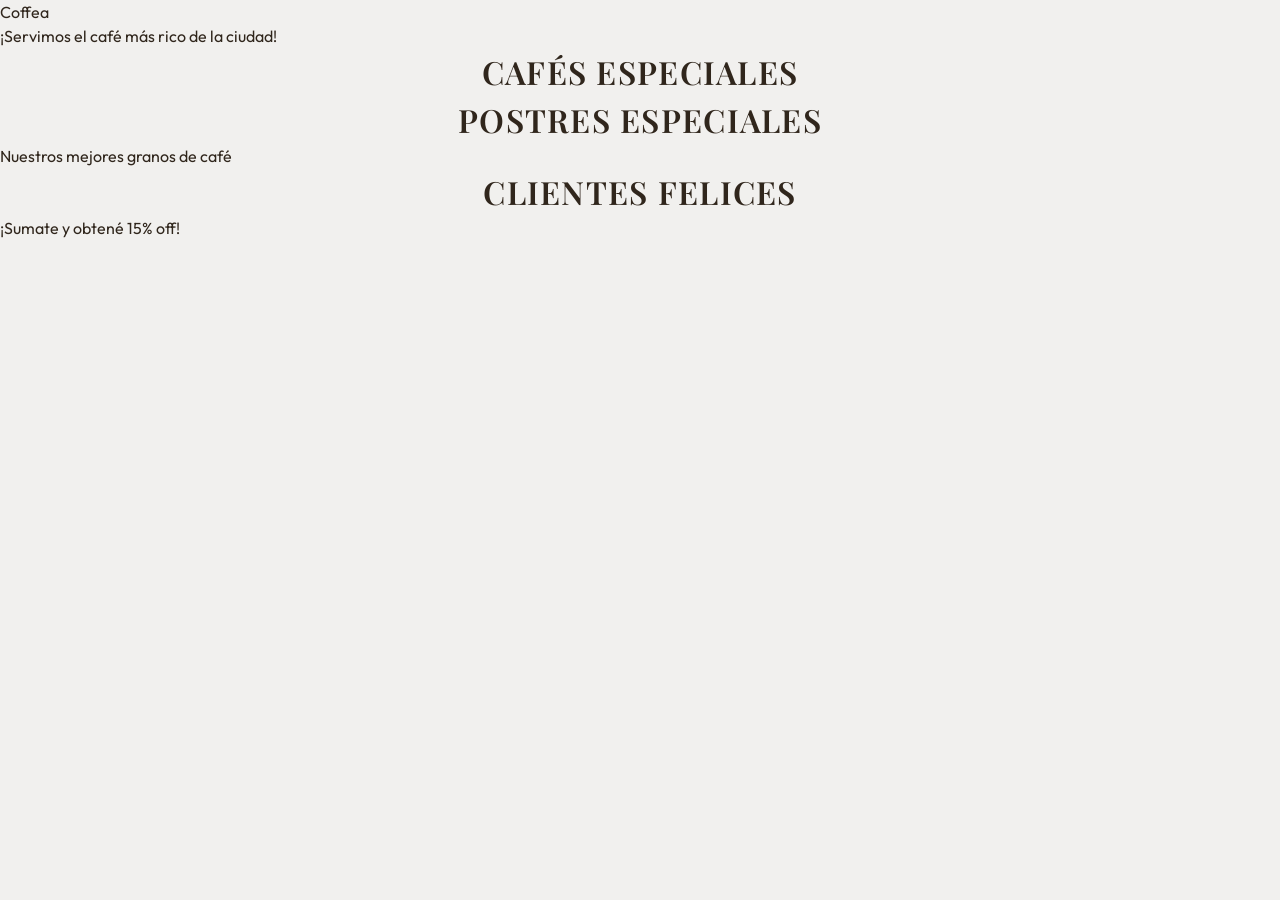
==== index.html @ 260bf922 "commit 2: estructura base" ====
<!DOCTYPE html>
<html lang="es-AR">
  <head>
    <meta charset="UTF-8" />
    <meta name="viewport" content="width=device-width, initial-scale=1" />
    <title>Coffea | Cafetería de especialidad en Buenos Aires</title>
    <meta
      name="description"
      content="Coffea, tu cafetería en Buenos Aires: café de autor, medialunas calentitas y postres caseros todas las mañanas."
    />

    <!-- Open Graph básico -->
    <meta property="og:type" content="website" />
    <meta property="og:locale" content="es_AR" />
    <meta property="og:title" content="Coffea | Cafetería de especialidad en Buenos Aires" />
    <meta
      property="og:description"
      content="Café de autor, medialunas calentitas y postres caseros todas las mañanas."
    />

    <link rel="icon" type="image/svg+xml" href="assets/icons/favicon.svg" />

    <!-- Fuentes de Google (solo los pesos que usa el diseño) -->
    <link rel="preconnect" href="https://fonts.googleapis.com" />
    <link rel="preconnect" href="https://fonts.gstatic.com" crossorigin />
    <link
      href="https://fonts.googleapis.com/css2?family=Outfit:wght@400;500;600&family=Playfair+Display:wght@500;600;700&family=Poppins:wght@400;500;600&family=Reggae+One&display=swap"
      rel="stylesheet"
    />

    <link rel="stylesheet" href="css/main.css" />
  </head>

  <body>
    <a class="skip-link" href="#main">Saltar al contenido</a>

    <header class="header">
      <a class="header__logo" href="/">Coffea</a>
      <!-- Paso 4: navegación y buscador -->
    </header>

    <main id="main">
      <section class="hero" aria-labelledby="hero-title">
        <h1 id="hero-title">¡Servimos el café más rico de la ciudad!</h1>
        <!-- Paso 4 -->
      </section>

      <section class="categories" aria-label="Categorías">
        <!-- Paso 5 -->
      </section>

      <section class="products" aria-labelledby="coffee-title">
        <h2 id="coffee-title" class="section__title">Cafés especiales</h2>
        <!-- Paso 5 -->
      </section>

      <section class="products" aria-labelledby="dessert-title">
        <h2 id="dessert-title" class="section__title">Postres especiales</h2>
        <!-- Paso 5 -->
      </section>

      <section class="promo">
        <h2>Nuestros mejores granos de café</h2>
        <!-- Paso 6 -->
      </section>

      <section class="testimonials" aria-labelledby="testimonials-title">
        <h2 id="testimonials-title" class="section__title">Clientes felices</h2>
        <!-- Paso 6 -->
      </section>

      <section class="newsletter">
        <h2>¡Sumate y obtené 15% off!</h2>
        <!-- Paso 7 -->
      </section>
    </main>

    <footer class="footer">
      <!-- Paso 7 -->
    </footer>
  </body>
</html>
---- css/main.css ----
/* main.css — orden de capas e importación de archivos */

@layer tokens, base, layout, components, utilities;

@import url("tokens.css");
@import url("base.css");
@import url("layout.css");
@import url("components/header.css");
@import url("components/hero.css");
@import url("components/categories.css");
@import url("components/product-card.css");
@import url("components/carousel.css");
@import url("components/promo.css");
@import url("components/testimonial-card.css");
@import url("components/newsletter.css");
@import url("components/footer.css");
@import url("utilities.css");
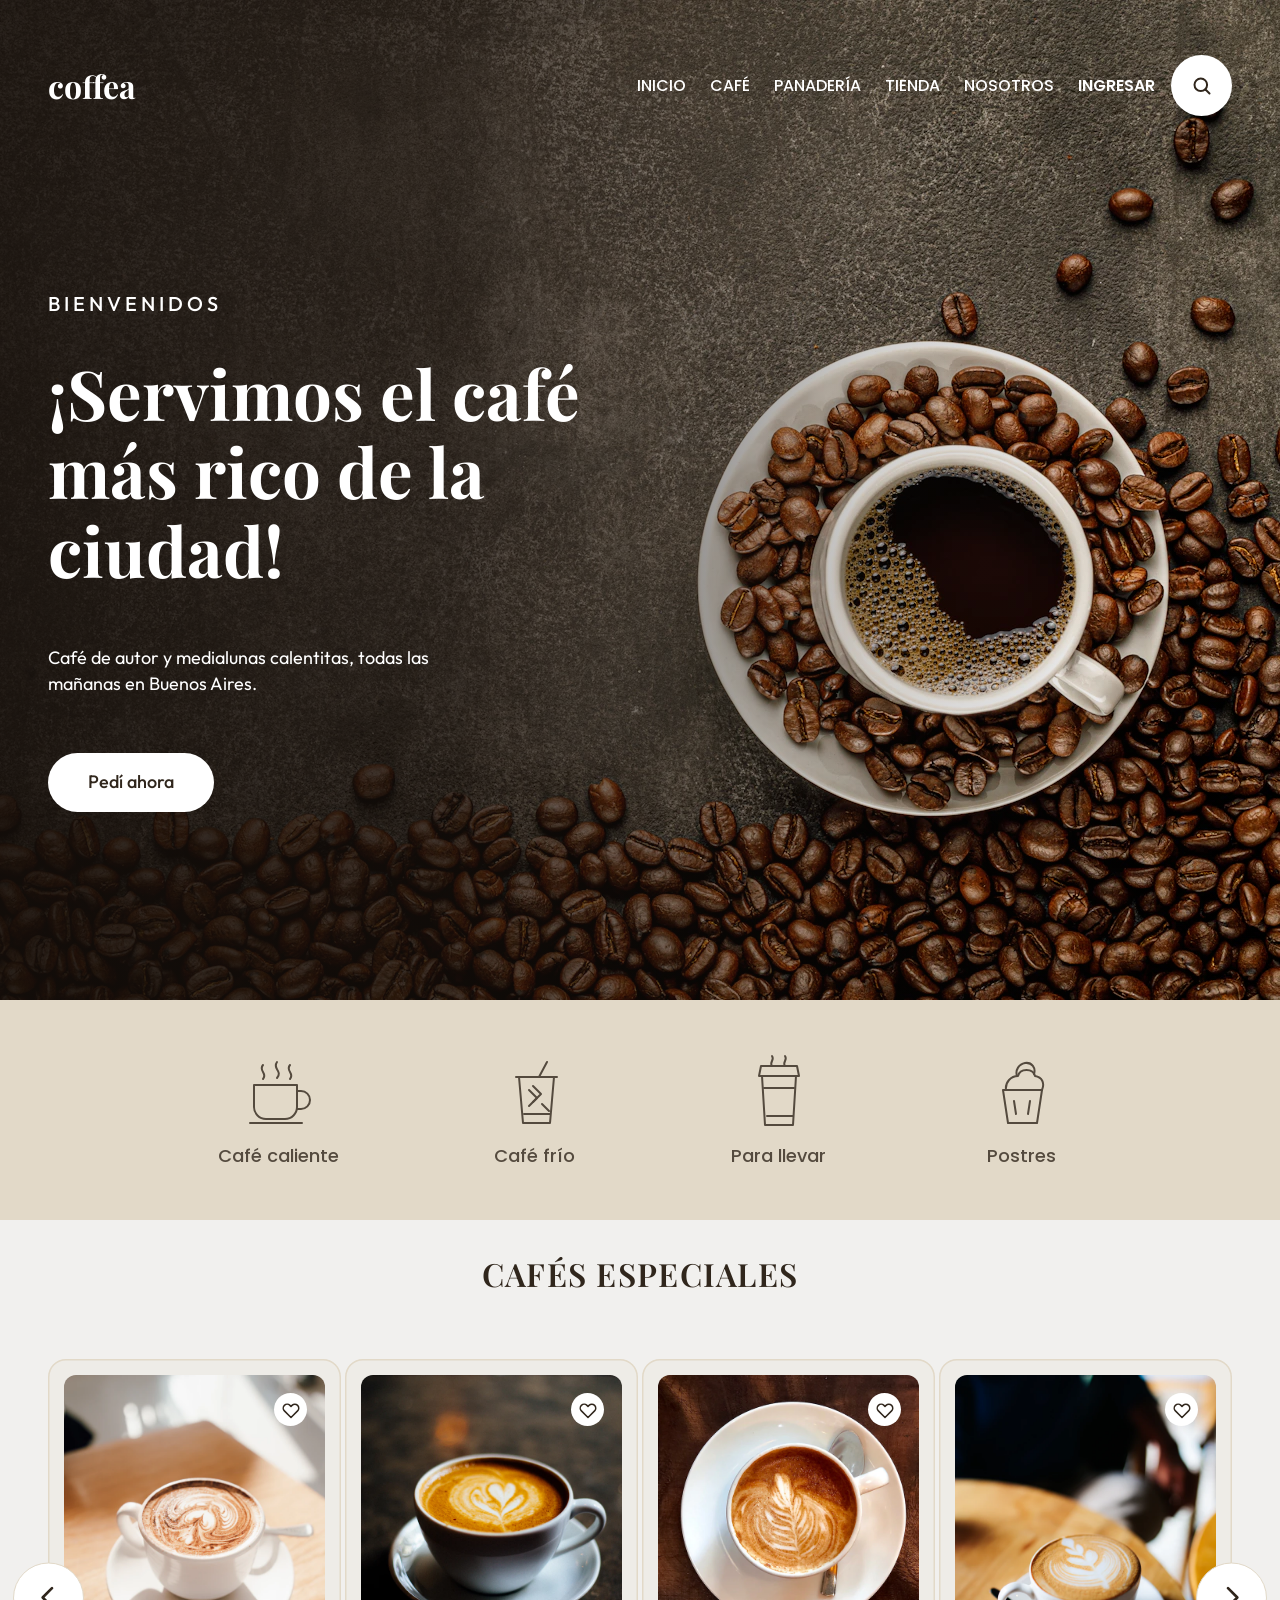
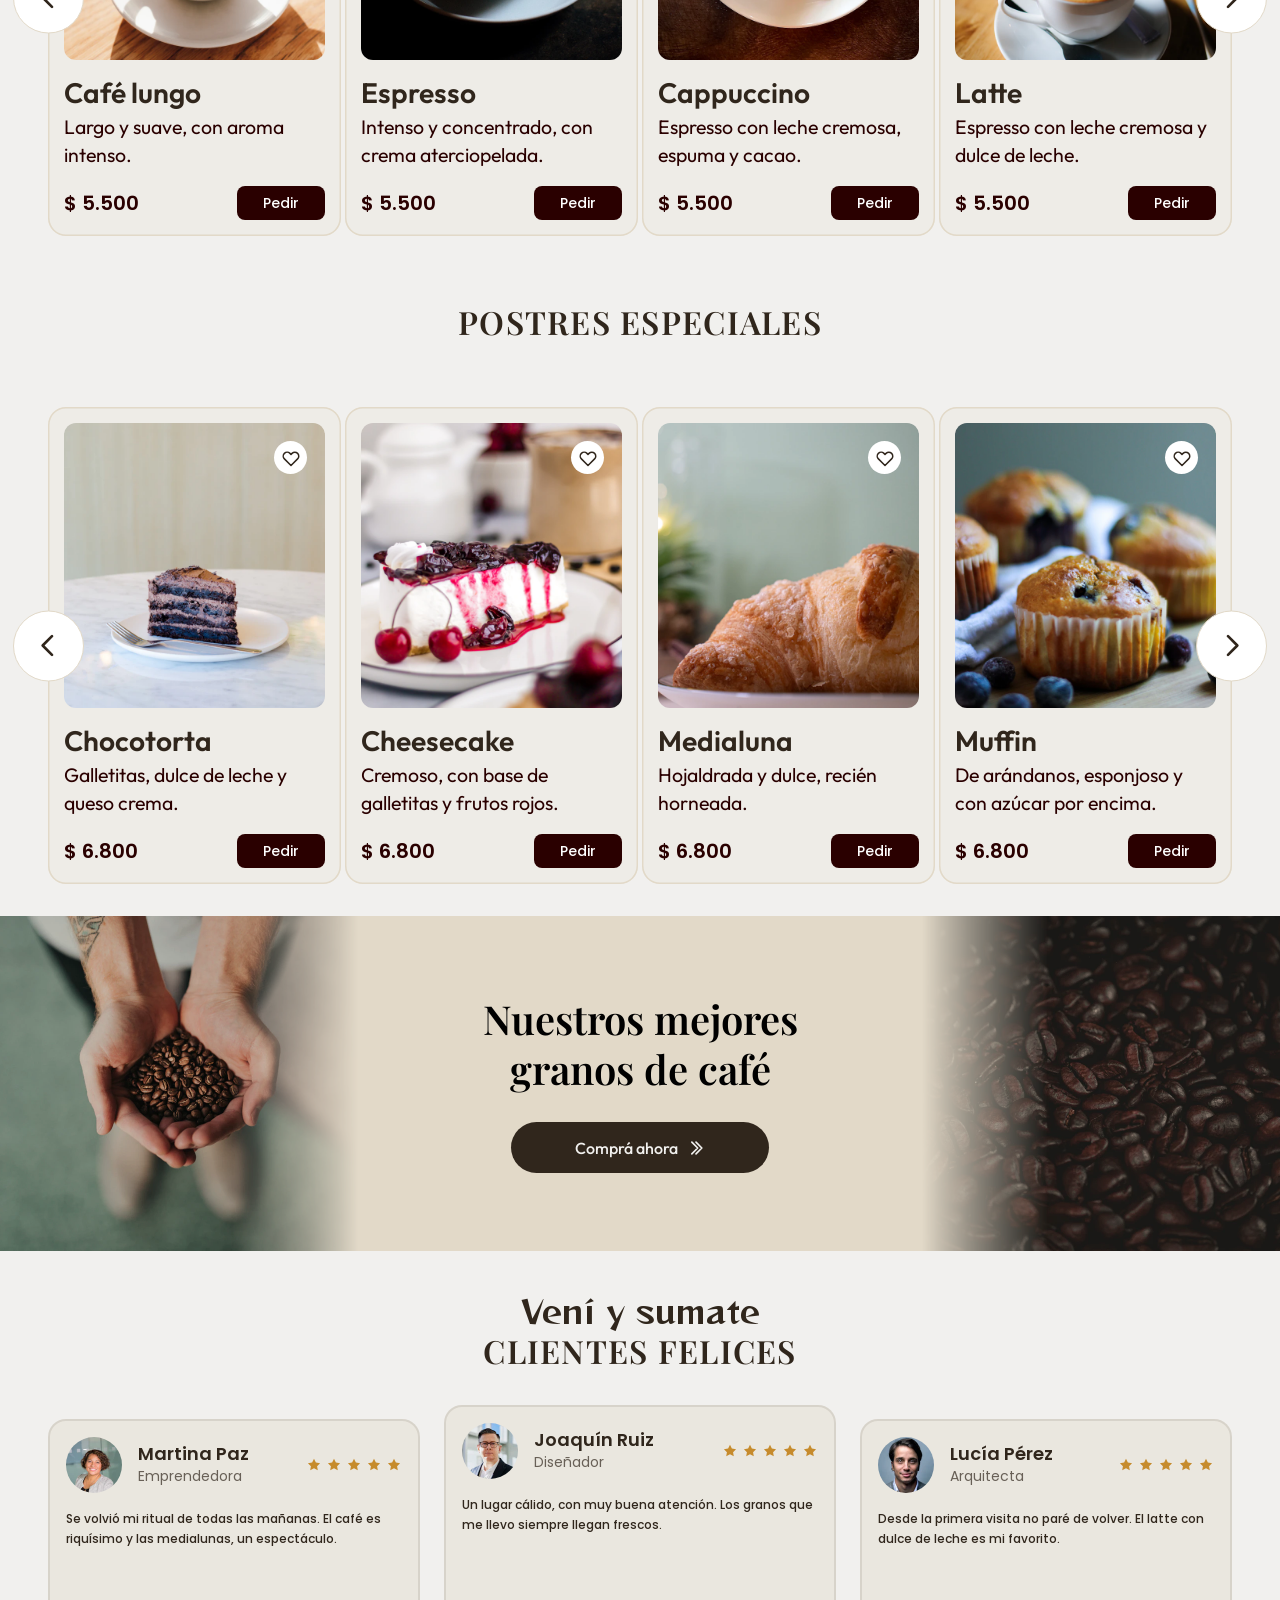
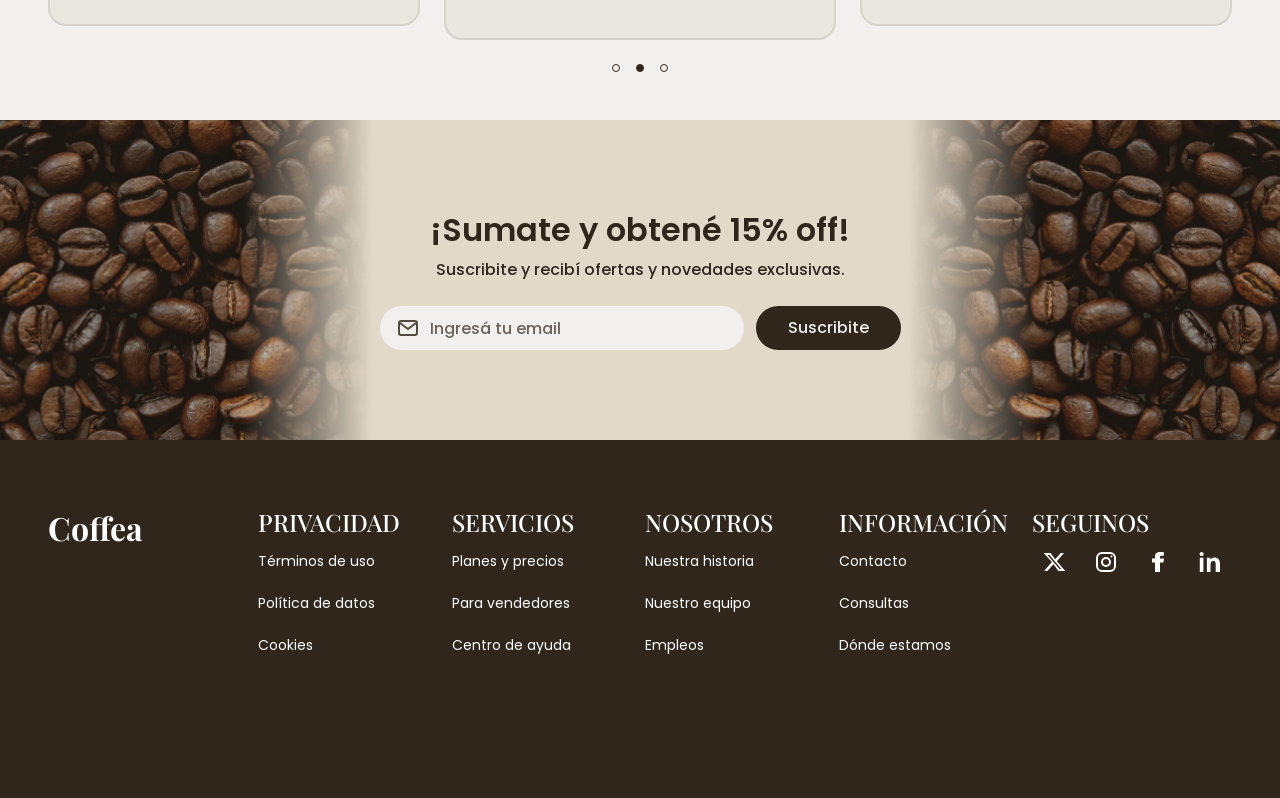
==== commit 602b6508: "terminado" ====
--- a/index.html
+++ b/index.html
@@ -4,79 +4,467 @@
     <meta charset="UTF-8" />
     <meta name="viewport" content="width=device-width, initial-scale=1" />
     <title>Coffea | Cafetería de especialidad en Buenos Aires</title>
-    <meta
-      name="description"
-      content="Coffea, tu cafetería en Buenos Aires: café de autor, medialunas calentitas y postres caseros todas las mañanas."
-    />
-
-    <!-- Open Graph básico -->
+    <meta name="description" content="Coffea, tu cafetería en Buenos Aires: café de autor, medialunas calentitas y postres caseros todas las mañanas." />
     <meta property="og:type" content="website" />
     <meta property="og:locale" content="es_AR" />
     <meta property="og:title" content="Coffea | Cafetería de especialidad en Buenos Aires" />
-    <meta
-      property="og:description"
-      content="Café de autor, medialunas calentitas y postres caseros todas las mañanas."
-    />
-
+    <meta property="og:description" content="Café de autor, medialunas calentitas y postres caseros todas las mañanas." />
     <link rel="icon" type="image/svg+xml" href="assets/icons/favicon.svg" />
-
-    <!-- Fuentes de Google (solo los pesos que usa el diseño) -->
     <link rel="preconnect" href="https://fonts.googleapis.com" />
     <link rel="preconnect" href="https://fonts.gstatic.com" crossorigin />
-    <link
-      href="https://fonts.googleapis.com/css2?family=Outfit:wght@400;500;600&family=Playfair+Display:wght@500;600;700&family=Poppins:wght@400;500;600&family=Reggae+One&display=swap"
-      rel="stylesheet"
-    />
-
+    <link href="https://fonts.googleapis.com/css2?family=Outfit:wght@400;500;600&family=Playfair+Display:wght@500;600;700&family=Poppins:wght@400;500;600&family=Reggae+One&display=swap" rel="stylesheet" />
     <link rel="stylesheet" href="css/main.css" />
   </head>
 
   <body>
     <a class="skip-link" href="#main">Saltar al contenido</a>
 
-    <header class="header">
+    <header class="header container">
       <a class="header__logo" href="/">Coffea</a>
-      <!-- Paso 4: navegación y buscador -->
+
+      <nav class="header__nav" aria-label="Principal">
+        <ul class="header__list">
+          <li><a class="header__link" href="#main">Inicio</a></li>
+          <li><a class="header__link" href="#coffee-title">Café</a></li>
+          <li><a class="header__link" href="#dessert-title">Panadería</a></li>
+          <li><a class="header__link" href="#promo">Tienda</a></li>
+          <li><a class="header__link" href="#testimonials-title">Nosotros</a></li>
+          <li><a class="header__link header__link--login" href="#">Ingresar</a></li>
+        </ul>
+      </nav>
+
+      <button class="header__search" type="button" aria-label="Buscar">
+        <svg class="icon" aria-hidden="true"><use href="assets/icons/sprite.svg#search"></use></svg>
+      </button>
+
+      <details class="header__menu">
+        <summary class="header__toggle" aria-label="Menú"><svg class="icon" aria-hidden="true"><use href="assets/icons/sprite.svg#menu"></use></svg></summary>
+        <nav class="header__panel" aria-label="Principal">
+          <ul>
+          <li><a href="#main">Inicio</a></li>
+          <li><a href="#coffee-title">Café</a></li>
+          <li><a href="#dessert-title">Panadería</a></li>
+          <li><a href="#promo">Tienda</a></li>
+          <li><a href="#testimonials-title">Nosotros</a></li>
+          <li><a href="#">Ingresar</a></li>
+          </ul>
+        </nav>
+      </details>
     </header>
 
     <main id="main">
       <section class="hero" aria-labelledby="hero-title">
-        <h1 id="hero-title">¡Servimos el café más rico de la ciudad!</h1>
-        <!-- Paso 4 -->
-      </section>
-
-      <section class="categories" aria-label="Categorías">
-        <!-- Paso 5 -->
+        <img class="hero__img" src="assets/img/hero.webp" alt="" width="1920" height="1000" fetchpriority="high" />
+        <div class="hero__content container">
+          <div class="hero__body">
+            <p class="hero__eyebrow">Bienvenidos</p>
+            <h1 id="hero-title" class="hero__title">¡Servimos el café más rico de la ciudad!</h1>
+            <p class="hero__text">Café de autor y medialunas calentitas, todas las mañanas en Buenos Aires.</p>
+            <a class="hero__button" href="#coffee-title">Pedí ahora</a>
+          </div>
+        </div>
+      </section>
+
+      <section class="categories band band--sand" aria-label="Categorías">
+        <ul class="categories__list container">
+          <li><a class="categories__item" href="#coffee-title"><svg class="icon categories__icon" aria-hidden="true"><use href="assets/icons/sprite.svg#cat-hot"></use></svg><span>Café caliente</span></a></li>
+          <li><a class="categories__item" href="#coffee-title"><svg class="icon categories__icon" aria-hidden="true"><use href="assets/icons/sprite.svg#cat-cold"></use></svg><span>Café frío</span></a></li>
+          <li><a class="categories__item" href="#coffee-title"><svg class="icon categories__icon" aria-hidden="true"><use href="assets/icons/sprite.svg#cat-cup"></use></svg><span>Para llevar</span></a></li>
+          <li><a class="categories__item" href="#dessert-title"><svg class="icon categories__icon" aria-hidden="true"><use href="assets/icons/sprite.svg#cat-dessert"></use></svg><span>Postres</span></a></li>
+        </ul>
       </section>
 
       <section class="products" aria-labelledby="coffee-title">
         <h2 id="coffee-title" class="section__title">Cafés especiales</h2>
-        <!-- Paso 5 -->
+        <div class="carousel">
+          <a class="carousel__arrow carousel__arrow--prev" href="#coffee-1" aria-label="Ver cafés anteriores"><svg class="icon" aria-hidden="true"><use href="assets/icons/sprite.svg#arrow"></use></svg></a>
+          <div class="carousel__viewport" tabindex="0" role="group" aria-label="Cafés especiales">
+            <ul class="carousel__track">
+            <li class="carousel__item" id="coffee-1">
+              <article class="product-card">
+                <div class="product-card__media">
+                  <img class="product-card__img" src="assets/img/coffee-1.webp" alt="Taza de café lungo" width="668" height="728" loading="lazy" decoding="async" />
+                  <input class="product-card__check visually-hidden" type="checkbox" id="fav-coffee-1" />
+                  <label class="product-card__fav" for="fav-coffee-1">
+                    <svg class="icon" aria-hidden="true"><use href="assets/icons/sprite.svg#heart"></use></svg>
+                    <span class="visually-hidden">Agregar Café lungo a favoritos</span>
+                  </label>
+                </div>
+                <div class="product-card__body">
+                  <h3 class="product-card__title">Café lungo</h3>
+                  <p class="product-card__desc">Largo y suave, con aroma intenso.</p>
+                  <div class="product-card__footer">
+                    <data class="product-card__price" value="5500">$ 5.500</data>
+                    <button class="product-card__button" type="button">Pedir</button>
+                  </div>
+                </div>
+              </article>
+            </li>
+            <li class="carousel__item" id="coffee-2">
+              <article class="product-card">
+                <div class="product-card__media">
+                  <img class="product-card__img" src="assets/img/coffee-2.webp" alt="Espresso servido en taza" width="668" height="728" loading="lazy" decoding="async" />
+                  <input class="product-card__check visually-hidden" type="checkbox" id="fav-coffee-2" />
+                  <label class="product-card__fav" for="fav-coffee-2">
+                    <svg class="icon" aria-hidden="true"><use href="assets/icons/sprite.svg#heart"></use></svg>
+                    <span class="visually-hidden">Agregar Espresso a favoritos</span>
+                  </label>
+                </div>
+                <div class="product-card__body">
+                  <h3 class="product-card__title">Espresso</h3>
+                  <p class="product-card__desc">Intenso y concentrado, con crema aterciopelada.</p>
+                  <div class="product-card__footer">
+                    <data class="product-card__price" value="5500">$ 5.500</data>
+                    <button class="product-card__button" type="button">Pedir</button>
+                  </div>
+                </div>
+              </article>
+            </li>
+            <li class="carousel__item" id="coffee-3">
+              <article class="product-card">
+                <div class="product-card__media">
+                  <img class="product-card__img" src="assets/img/coffee-3.webp" alt="Cappuccino con espuma de leche" width="668" height="728" loading="lazy" decoding="async" />
+                  <input class="product-card__check visually-hidden" type="checkbox" id="fav-coffee-3" />
+                  <label class="product-card__fav" for="fav-coffee-3">
+                    <svg class="icon" aria-hidden="true"><use href="assets/icons/sprite.svg#heart"></use></svg>
+                    <span class="visually-hidden">Agregar Cappuccino a favoritos</span>
+                  </label>
+                </div>
+                <div class="product-card__body">
+                  <h3 class="product-card__title">Cappuccino</h3>
+                  <p class="product-card__desc">Espresso con leche cremosa, espuma y cacao.</p>
+                  <div class="product-card__footer">
+                    <data class="product-card__price" value="5500">$ 5.500</data>
+                    <button class="product-card__button" type="button">Pedir</button>
+                  </div>
+                </div>
+              </article>
+            </li>
+            <li class="carousel__item" id="coffee-4">
+              <article class="product-card">
+                <div class="product-card__media">
+                  <img class="product-card__img" src="assets/img/coffee-4.webp" alt="Latte con dulce de leche" width="668" height="728" loading="lazy" decoding="async" />
+                  <input class="product-card__check visually-hidden" type="checkbox" id="fav-coffee-4" />
+                  <label class="product-card__fav" for="fav-coffee-4">
+                    <svg class="icon" aria-hidden="true"><use href="assets/icons/sprite.svg#heart"></use></svg>
+                    <span class="visually-hidden">Agregar Latte a favoritos</span>
+                  </label>
+                </div>
+                <div class="product-card__body">
+                  <h3 class="product-card__title">Latte</h3>
+                  <p class="product-card__desc">Espresso con leche cremosa y dulce de leche.</p>
+                  <div class="product-card__footer">
+                    <data class="product-card__price" value="5500">$ 5.500</data>
+                    <button class="product-card__button" type="button">Pedir</button>
+                  </div>
+                </div>
+              </article>
+            </li>
+            <li class="carousel__item" id="coffee-5">
+              <article class="product-card">
+                <div class="product-card__media">
+                  <img class="product-card__img" src="assets/img/coffee-5.webp" alt="Mocaccino con chocolate" width="668" height="728" loading="lazy" decoding="async" />
+                  <input class="product-card__check visually-hidden" type="checkbox" id="fav-coffee-5" />
+                  <label class="product-card__fav" for="fav-coffee-5">
+                    <svg class="icon" aria-hidden="true"><use href="assets/icons/sprite.svg#heart"></use></svg>
+                    <span class="visually-hidden">Agregar Mocaccino a favoritos</span>
+                  </label>
+                </div>
+                <div class="product-card__body">
+                  <h3 class="product-card__title">Mocaccino</h3>
+                  <p class="product-card__desc">Chocolate negro, espresso y leche cremosa.</p>
+                  <div class="product-card__footer">
+                    <data class="product-card__price" value="5500">$ 5.500</data>
+                    <button class="product-card__button" type="button">Pedir</button>
+                  </div>
+                </div>
+              </article>
+            </li>
+            <li class="carousel__item" id="coffee-6">
+              <article class="product-card">
+                <div class="product-card__media">
+                  <img class="product-card__img" src="assets/img/coffee-6.webp" alt="Flat white en taza" width="668" height="728" loading="lazy" decoding="async" />
+                  <input class="product-card__check visually-hidden" type="checkbox" id="fav-coffee-6" />
+                  <label class="product-card__fav" for="fav-coffee-6">
+                    <svg class="icon" aria-hidden="true"><use href="assets/icons/sprite.svg#heart"></use></svg>
+                    <span class="visually-hidden">Agregar Flat white a favoritos</span>
+                  </label>
+                </div>
+                <div class="product-card__body">
+                  <h3 class="product-card__title">Flat white</h3>
+                  <p class="product-card__desc">Doble espresso con leche texturizada.</p>
+                  <div class="product-card__footer">
+                    <data class="product-card__price" value="5500">$ 5.500</data>
+                    <button class="product-card__button" type="button">Pedir</button>
+                  </div>
+                </div>
+              </article>
+            </li>
+            </ul>
+          </div>
+          <a class="carousel__arrow carousel__arrow--next" href="#coffee-6" aria-label="Ver más cafés"><svg class="icon" aria-hidden="true"><use href="assets/icons/sprite.svg#arrow"></use></svg></a>
+        </div>
       </section>
 
       <section class="products" aria-labelledby="dessert-title">
         <h2 id="dessert-title" class="section__title">Postres especiales</h2>
-        <!-- Paso 5 -->
-      </section>
-
-      <section class="promo">
-        <h2>Nuestros mejores granos de café</h2>
-        <!-- Paso 6 -->
+        <div class="carousel">
+          <a class="carousel__arrow carousel__arrow--prev" href="#dessert-1" aria-label="Ver postres anteriores"><svg class="icon" aria-hidden="true"><use href="assets/icons/sprite.svg#arrow"></use></svg></a>
+          <div class="carousel__viewport" tabindex="0" role="group" aria-label="Postres especiales">
+            <ul class="carousel__track">
+            <li class="carousel__item" id="dessert-1">
+              <article class="product-card">
+                <div class="product-card__media">
+                  <img class="product-card__img" src="assets/img/dessert-1.webp" alt="Porción de chocotorta" width="668" height="728" loading="lazy" decoding="async" />
+                  <input class="product-card__check visually-hidden" type="checkbox" id="fav-dessert-1" />
+                  <label class="product-card__fav" for="fav-dessert-1">
+                    <svg class="icon" aria-hidden="true"><use href="assets/icons/sprite.svg#heart"></use></svg>
+                    <span class="visually-hidden">Agregar Chocotorta a favoritos</span>
+                  </label>
+                </div>
+                <div class="product-card__body">
+                  <h3 class="product-card__title">Chocotorta</h3>
+                  <p class="product-card__desc">Galletitas, dulce de leche y queso crema.</p>
+                  <div class="product-card__footer">
+                    <data class="product-card__price" value="6800">$ 6.800</data>
+                    <button class="product-card__button" type="button">Pedir</button>
+                  </div>
+                </div>
+              </article>
+            </li>
+            <li class="carousel__item" id="dessert-2">
+              <article class="product-card">
+                <div class="product-card__media">
+                  <img class="product-card__img" src="assets/img/dessert-2.webp" alt="Porción de cheesecake con frutos rojos" width="668" height="728" loading="lazy" decoding="async" />
+                  <input class="product-card__check visually-hidden" type="checkbox" id="fav-dessert-2" />
+                  <label class="product-card__fav" for="fav-dessert-2">
+                    <svg class="icon" aria-hidden="true"><use href="assets/icons/sprite.svg#heart"></use></svg>
+                    <span class="visually-hidden">Agregar Cheesecake a favoritos</span>
+                  </label>
+                </div>
+                <div class="product-card__body">
+                  <h3 class="product-card__title">Cheesecake</h3>
+                  <p class="product-card__desc">Cremoso, con base de galletitas y frutos rojos.</p>
+                  <div class="product-card__footer">
+                    <data class="product-card__price" value="6800">$ 6.800</data>
+                    <button class="product-card__button" type="button">Pedir</button>
+                  </div>
+                </div>
+              </article>
+            </li>
+            <li class="carousel__item" id="dessert-3">
+              <article class="product-card">
+                <div class="product-card__media">
+                  <img class="product-card__img" src="assets/img/dessert-3.webp" alt="Medialuna recién horneada" width="668" height="728" loading="lazy" decoding="async" />
+                  <input class="product-card__check visually-hidden" type="checkbox" id="fav-dessert-3" />
+                  <label class="product-card__fav" for="fav-dessert-3">
+                    <svg class="icon" aria-hidden="true"><use href="assets/icons/sprite.svg#heart"></use></svg>
+                    <span class="visually-hidden">Agregar Medialuna a favoritos</span>
+                  </label>
+                </div>
+                <div class="product-card__body">
+                  <h3 class="product-card__title">Medialuna</h3>
+                  <p class="product-card__desc">Hojaldrada y dulce, recién horneada.</p>
+                  <div class="product-card__footer">
+                    <data class="product-card__price" value="6800">$ 6.800</data>
+                    <button class="product-card__button" type="button">Pedir</button>
+                  </div>
+                </div>
+              </article>
+            </li>
+            <li class="carousel__item" id="dessert-4">
+              <article class="product-card">
+                <div class="product-card__media">
+                  <img class="product-card__img" src="assets/img/dessert-4.webp" alt="Muffin de arándanos" width="668" height="728" loading="lazy" decoding="async" />
+                  <input class="product-card__check visually-hidden" type="checkbox" id="fav-dessert-4" />
+                  <label class="product-card__fav" for="fav-dessert-4">
+                    <svg class="icon" aria-hidden="true"><use href="assets/icons/sprite.svg#heart"></use></svg>
+                    <span class="visually-hidden">Agregar Muffin a favoritos</span>
+                  </label>
+                </div>
+                <div class="product-card__body">
+                  <h3 class="product-card__title">Muffin</h3>
+                  <p class="product-card__desc">De arándanos, esponjoso y con azúcar por encima.</p>
+                  <div class="product-card__footer">
+                    <data class="product-card__price" value="6800">$ 6.800</data>
+                    <button class="product-card__button" type="button">Pedir</button>
+                  </div>
+                </div>
+              </article>
+            </li>
+            <li class="carousel__item" id="dessert-5">
+              <article class="product-card">
+                <div class="product-card__media">
+                  <img class="product-card__img" src="assets/img/dessert-5.webp" alt="Rol de canela con glaseado" width="668" height="728" loading="lazy" decoding="async" />
+                  <input class="product-card__check visually-hidden" type="checkbox" id="fav-dessert-5" />
+                  <label class="product-card__fav" for="fav-dessert-5">
+                    <svg class="icon" aria-hidden="true"><use href="assets/icons/sprite.svg#heart"></use></svg>
+                    <span class="visually-hidden">Agregar Rol de canela a favoritos</span>
+                  </label>
+                </div>
+                <div class="product-card__body">
+                  <h3 class="product-card__title">Rol de canela</h3>
+                  <p class="product-card__desc">Espiral tibio de canela con glaseado.</p>
+                  <div class="product-card__footer">
+                    <data class="product-card__price" value="6800">$ 6.800</data>
+                    <button class="product-card__button" type="button">Pedir</button>
+                  </div>
+                </div>
+              </article>
+            </li>
+            <li class="carousel__item" id="dessert-6">
+              <article class="product-card">
+                <div class="product-card__media">
+                  <img class="product-card__img" src="assets/img/dessert-6.webp" alt="Brownie con dulce de leche y nueces" width="668" height="728" loading="lazy" decoding="async" />
+                  <input class="product-card__check visually-hidden" type="checkbox" id="fav-dessert-6" />
+                  <label class="product-card__fav" for="fav-dessert-6">
+                    <svg class="icon" aria-hidden="true"><use href="assets/icons/sprite.svg#heart"></use></svg>
+                    <span class="visually-hidden">Agregar Brownie a favoritos</span>
+                  </label>
+                </div>
+                <div class="product-card__body">
+                  <h3 class="product-card__title">Brownie</h3>
+                  <p class="product-card__desc">Húmedo, con dulce de leche y nueces.</p>
+                  <div class="product-card__footer">
+                    <data class="product-card__price" value="6800">$ 6.800</data>
+                    <button class="product-card__button" type="button">Pedir</button>
+                  </div>
+                </div>
+              </article>
+            </li>
+            </ul>
+          </div>
+          <a class="carousel__arrow carousel__arrow--next" href="#dessert-6" aria-label="Ver más postres"><svg class="icon" aria-hidden="true"><use href="assets/icons/sprite.svg#arrow"></use></svg></a>
+        </div>
+      </section>
+
+      <section class="promo band band--sand" id="promo">
+        <img class="promo__img promo__img--left" src="assets/img/promo-hand.webp" alt="" width="1040" height="670" loading="lazy" decoding="async" />
+        <div class="promo__content">
+          <h2 class="promo__title">Nuestros mejores granos de café</h2>
+          <a class="promo__button" href="#">Comprá ahora <svg class="icon" aria-hidden="true"><use href="assets/icons/sprite.svg#chevron"></use></svg></a>
+        </div>
+        <img class="promo__img promo__img--right" src="assets/img/promo-beans.webp" alt="" width="1006" height="670" loading="lazy" decoding="async" />
       </section>
 
       <section class="testimonials" aria-labelledby="testimonials-title">
-        <h2 id="testimonials-title" class="section__title">Clientes felices</h2>
-        <!-- Paso 6 -->
-      </section>
-
-      <section class="newsletter">
-        <h2>¡Sumate y obtené 15% off!</h2>
-        <!-- Paso 7 -->
+        <div class="testimonials__head container">
+          <p class="testimonials__kicker">Vení y sumate</p>
+          <h2 id="testimonials-title" class="section__title">Clientes felices</h2>
+        </div>
+        <div class="testimonials__viewport" tabindex="0" role="group" aria-label="Opiniones de clientes">
+          <ul class="testimonials__track">
+            <li class="testimonials__item" id="t-1">
+              <figure class="testimonial-card">
+                <figcaption class="testimonial-card__header">
+                  <img class="testimonial-card__avatar" src="assets/img/avatar-1.webp" alt="" width="112" height="112" loading="lazy" decoding="async" />
+                  <span class="testimonial-card__who">
+                    <strong class="testimonial-card__name">Martina Paz</strong>
+                    <span class="testimonial-card__role">Emprendedora</span>
+                  </span>
+                  <span class="testimonial-card__rating" role="img" aria-label="5 de 5 estrellas"><svg class="icon icon--fill" aria-hidden="true"><use href="assets/icons/sprite.svg#star"></use></svg><svg class="icon icon--fill" aria-hidden="true"><use href="assets/icons/sprite.svg#star"></use></svg><svg class="icon icon--fill" aria-hidden="true"><use href="assets/icons/sprite.svg#star"></use></svg><svg class="icon icon--fill" aria-hidden="true"><use href="assets/icons/sprite.svg#star"></use></svg><svg class="icon icon--fill" aria-hidden="true"><use href="assets/icons/sprite.svg#star"></use></svg></span>
+                </figcaption>
+                <blockquote class="testimonial-card__quote"><p>Se volvió mi ritual de todas las mañanas. El café es riquísimo y las medialunas, un espectáculo.</p></blockquote>
+              </figure>
+            </li>
+            <li class="testimonials__item" id="t-2">
+              <figure class="testimonial-card testimonial-card--featured">
+                <figcaption class="testimonial-card__header">
+                  <img class="testimonial-card__avatar" src="assets/img/avatar-2.webp" alt="" width="112" height="112" loading="lazy" decoding="async" />
+                  <span class="testimonial-card__who">
+                    <strong class="testimonial-card__name">Joaquín Ruiz</strong>
+                    <span class="testimonial-card__role">Diseñador</span>
+                  </span>
+                  <span class="testimonial-card__rating" role="img" aria-label="5 de 5 estrellas"><svg class="icon icon--fill" aria-hidden="true"><use href="assets/icons/sprite.svg#star"></use></svg><svg class="icon icon--fill" aria-hidden="true"><use href="assets/icons/sprite.svg#star"></use></svg><svg class="icon icon--fill" aria-hidden="true"><use href="assets/icons/sprite.svg#star"></use></svg><svg class="icon icon--fill" aria-hidden="true"><use href="assets/icons/sprite.svg#star"></use></svg><svg class="icon icon--fill" aria-hidden="true"><use href="assets/icons/sprite.svg#star"></use></svg></span>
+                </figcaption>
+                <blockquote class="testimonial-card__quote"><p>Un lugar cálido, con muy buena atención. Los granos que me llevo siempre llegan frescos.</p></blockquote>
+              </figure>
+            </li>
+            <li class="testimonials__item" id="t-3">
+              <figure class="testimonial-card">
+                <figcaption class="testimonial-card__header">
+                  <img class="testimonial-card__avatar" src="assets/img/avatar-3.webp" alt="" width="112" height="112" loading="lazy" decoding="async" />
+                  <span class="testimonial-card__who">
+                    <strong class="testimonial-card__name">Lucía Pérez</strong>
+                    <span class="testimonial-card__role">Arquitecta</span>
+                  </span>
+                  <span class="testimonial-card__rating" role="img" aria-label="5 de 5 estrellas"><svg class="icon icon--fill" aria-hidden="true"><use href="assets/icons/sprite.svg#star"></use></svg><svg class="icon icon--fill" aria-hidden="true"><use href="assets/icons/sprite.svg#star"></use></svg><svg class="icon icon--fill" aria-hidden="true"><use href="assets/icons/sprite.svg#star"></use></svg><svg class="icon icon--fill" aria-hidden="true"><use href="assets/icons/sprite.svg#star"></use></svg><svg class="icon icon--fill" aria-hidden="true"><use href="assets/icons/sprite.svg#star"></use></svg></span>
+                </figcaption>
+                <blockquote class="testimonial-card__quote"><p>Desde la primera visita no paré de volver. El latte con dulce de leche es mi favorito.</p></blockquote>
+              </figure>
+            </li>
+          </ul>
+        </div>
+        <ul class="testimonials__dots">
+          <li><a href="#t-1" aria-label="Ver testimonio 1 de 3"></a></li>
+          <li><a href="#t-2" aria-label="Ver testimonio 2 de 3"></a></li>
+          <li><a href="#t-3" aria-label="Ver testimonio 3 de 3"></a></li>
+        </ul>
+      </section>
+
+      <section class="newsletter band band--sand">
+        <img class="newsletter__beans newsletter__beans--left" src="assets/img/newsletter-beans.webp" alt="" width="964" height="642" loading="lazy" decoding="async" />
+        <div class="newsletter__content">
+          <h2 class="newsletter__title">¡Sumate y obtené 15% off!</h2>
+          <p class="newsletter__text">Suscribite y recibí ofertas y novedades exclusivas.</p>
+          <form class="newsletter__form" action="#">
+            <div class="newsletter__field">
+              <label class="visually-hidden" for="newsletter-email">Correo electrónico</label>
+              <svg class="icon" aria-hidden="true"><use href="assets/icons/sprite.svg#mail"></use></svg>
+              <input class="newsletter__input" id="newsletter-email" name="email" type="email" required autocomplete="email" placeholder="Ingresá tu email" />
+            </div>
+            <button class="newsletter__button" type="submit">Suscribite</button>
+          </form>
+        </div>
+        <img class="newsletter__beans newsletter__beans--right" src="assets/img/newsletter-beans.webp" alt="" width="964" height="642" loading="lazy" decoding="async" />
       </section>
     </main>
 
-    <footer class="footer">
-      <!-- Paso 7 -->
-    </footer>
+    <footer class="footer band band--espresso">
+    <div class="footer__inner container">
+      <div class="footer__brand"><a class="footer__logo" href="/">Coffea</a></div>
+      <nav class="footer__col" aria-labelledby="footer-privacy">
+        <h3 id="footer-privacy" class="footer__title">Privacidad</h3>
+        <ul>
+          <li><a class="footer__link" href="#">Términos de uso</a></li>
+          <li><a class="footer__link" href="#">Política de datos</a></li>
+          <li><a class="footer__link" href="#">Cookies</a></li>
+        </ul>
+      </nav>
+      <nav class="footer__col" aria-labelledby="footer-services">
+        <h3 id="footer-services" class="footer__title">Servicios</h3>
+        <ul>
+          <li><a class="footer__link" href="#">Planes y precios</a></li>
+          <li><a class="footer__link" href="#">Para vendedores</a></li>
+          <li><a class="footer__link" href="#">Centro de ayuda</a></li>
+        </ul>
+      </nav>
+      <nav class="footer__col" aria-labelledby="footer-about">
+        <h3 id="footer-about" class="footer__title">Nosotros</h3>
+        <ul>
+          <li><a class="footer__link" href="#">Nuestra historia</a></li>
+          <li><a class="footer__link" href="#">Nuestro equipo</a></li>
+          <li><a class="footer__link" href="#">Empleos</a></li>
+        </ul>
+      </nav>
+      <nav class="footer__col" aria-labelledby="footer-info">
+        <h3 id="footer-info" class="footer__title">Información</h3>
+        <ul>
+          <li><a class="footer__link" href="#">Contacto</a></li>
+          <li><a class="footer__link" href="#">Consultas</a></li>
+          <li><a class="footer__link" href="#">Dónde estamos</a></li>
+        </ul>
+      </nav>
+      <div class="footer__col footer__col--social">
+        <h3 class="footer__title">Seguinos</h3>
+        <ul class="footer__social">
+          <li><a href="#" aria-label="X (Twitter)"><svg class="icon icon--fill" aria-hidden="true"><use href="assets/icons/sprite.svg#social-x"></use></svg></a></li>
+          <li><a href="#" aria-label="Instagram"><svg class="icon" aria-hidden="true"><use href="assets/icons/sprite.svg#social-instagram"></use></svg></a></li>
+          <li><a href="#" aria-label="Facebook"><svg class="icon icon--fill" aria-hidden="true"><use href="assets/icons/sprite.svg#social-facebook"></use></svg></a></li>
+          <li><a href="#" aria-label="LinkedIn"><svg class="icon icon--fill" aria-hidden="true"><use href="assets/icons/sprite.svg#social-linkedin"></use></svg></a></li>
+        </ul>
+      </div>
+    </div>
+  </footer>
   </body>
-</html>+</html>
--- a/css/main.css
+++ b/css/main.css
@@ -14,4 +14,4 @@
 @import url("components/testimonial-card.css");
 @import url("components/newsletter.css");
 @import url("components/footer.css");
-@import url("utilities.css");+@import url("utilities.css");
